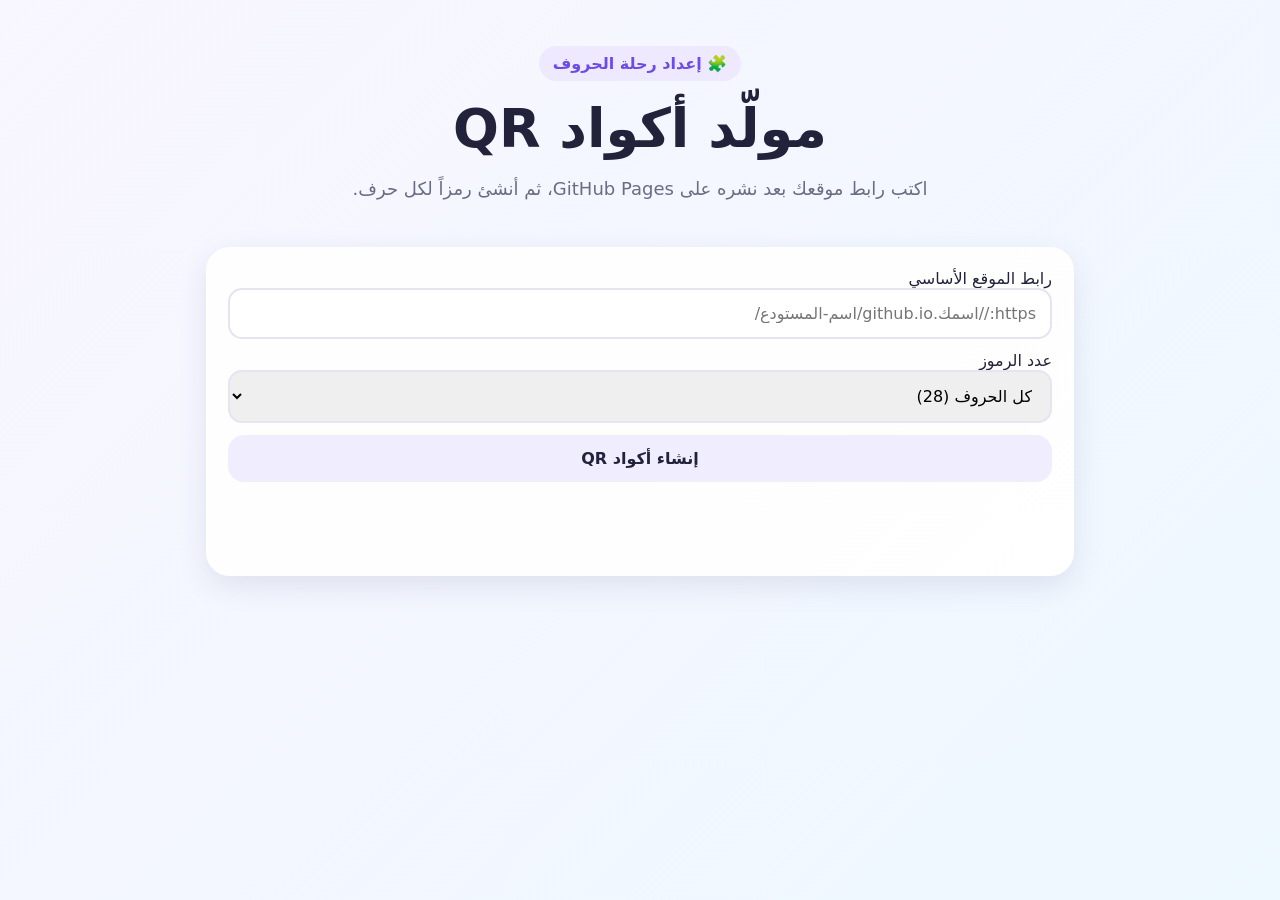
==== qr.html @ 5bf24dbe "Add files via upload" ====
<!doctype html>
<html lang="ar" dir="rtl">
<head>
<meta charset="utf-8"><meta name="viewport" content="width=device-width,initial-scale=1">
<title>مولّد QR - رحلة الحروف</title>
<link rel="stylesheet" href="style.css">
<style>
.qr-page{max-width:900px;margin:auto;padding:24px 16px}
.controls{display:grid;gap:12px}
input,select{width:100%;padding:14px;border:2px solid #e7e3f3;border-radius:14px;font:inherit}
.qr-grid{display:grid;grid-template-columns:repeat(auto-fit,minmax(220px,1fr));gap:16px;margin-top:20px}
.qr-card{background:#fff;border-radius:20px;padding:18px;text-align:center;box-shadow:0 8px 24px rgba(44,35,90,.08)}
.qr-card img{width:180px;height:180px;max-width:100%}
.qr-card h3{margin:8px 0}.qr-card button{border:0;border-radius:12px;padding:10px 14px;cursor:pointer;font-weight:800}
</style>
</head>
<body>
<div class="qr-page">
<header class="hero"><div class="badge">🧩 إعداد رحلة الحروف</div><h1>مولّد أكواد QR</h1>
<p>اكتب رابط موقعك بعد نشره على GitHub Pages، ثم أنشئ رمزاً لكل حرف.</p></header>
<section class="card controls">
<label>رابط الموقع الأساسي
<input id="base" placeholder="https://اسمك.github.io/اسم-المستودع/" value=""></label>
<label>عدد الرموز
<select id="count"><option value="28">كل الحروف (28)</option><option value="10">أول 10 حروف</option></select></label>
<button class="answer" onclick="generate()">إنشاء أكواد QR</button>
<p id="status" class="feedback"></p>
</section>
<section id="grid" class="qr-grid"></section>
</div>
<script>
const letters=["ا","ب","ت","ث","ج","ح","خ","د","ذ","ر","ز","س","ش","ص","ض","ط","ظ","ع","غ","ف","ق","ك","ل","م","ن","هـ","و","ي"];
function cleanBase(){
 let b=document.getElementById("base").value.trim();
 if(!b) return "";
 if(!b.endsWith("/")) b+="/";
 return b;
}
function generate(){
 const base=cleanBase(), grid=document.getElementById("grid"), status=document.getElementById("status");
 if(!base){status.textContent="أدخل رابط الموقع أولاً.";return}
 grid.innerHTML="";
 const n=Number(document.getElementById("count").value);
 letters.slice(0,n).forEach((l,i)=>{
   const url=base+"?letter="+encodeURIComponent(l);
   const card=document.createElement("div"); card.className="qr-card";
   const img=document.createElement("img"); img.alt="QR لحرف "+l;
   img.src="https://api.qrserver.com/v1/create-qr-code/?size=500x500&data="+encodeURIComponent(url);
   const h=document.createElement("h3"); h.textContent="حرف "+l;
   const small=document.createElement("div"); small.textContent=url; small.style.fontSize="12px";small.style.wordBreak="break-all";small.style.color="#6b6b83";
   const btn=document.createElement("button"); btn.textContent="فتح الرابط"; btn.onclick=()=>window.open(url,"_blank");
   card.append(img,h,small,btn); grid.appendChild(card);
 });
 status.textContent="تم إنشاء الرموز. يمكنك حفظ صورة كل QR من المتصفح.";
}
</script>
</body></html>
---- style.css ----
*{box-sizing:border-box}
:root{
  --bg:#f6f3ff;--card:#fff;--text:#22223b;--muted:#6b6b83;
  --primary:#6c4ce6;--primary2:#8b72f2;--success:#16834b;--danger:#c83e4d;
  --shadow:0 10px 30px rgba(44,35,90,.10);--radius:24px
}
body{
  margin:0;font-family:system-ui,-apple-system,"Segoe UI",Tahoma,Arial,sans-serif;
  background:linear-gradient(135deg,#f8f6ff,#eef8ff);color:var(--text);min-height:100vh
}
.app{width:min(900px,100%);margin:auto;padding:22px 16px 50px}
.hero{text-align:center;padding:22px 8px 12px}
.badge{display:inline-block;background:#eee9ff;color:var(--primary);font-weight:800;padding:8px 14px;border-radius:999px}
h1{font-size:clamp(30px,7vw,54px);margin:16px 0 8px}
.hero p{color:var(--muted);font-size:18px}
.card{background:rgba(255,255,255,.94);border-radius:var(--radius);box-shadow:var(--shadow);padding:22px;margin-top:18px}
.letter-card{display:flex;align-items:center;gap:20px}
.letter-circle{
  width:130px;height:130px;min-width:130px;border-radius:50%;
  display:grid;place-items:center;background:linear-gradient(145deg,var(--primary),var(--primary2));
  color:#fff;font-size:76px;font-weight:900
}
.small{color:var(--primary);font-weight:800}.content h2{margin:7px 0;font-size:28px}.content p{color:var(--muted);line-height:1.8}
.challenge h2,.section-head h2{margin-top:0}.challenge>p{font-size:19px;line-height:1.8}
.answers{display:grid;grid-template-columns:repeat(2,1fr);gap:10px}
.answer,.letter-btn{
  border:0;cursor:pointer;font:inherit;font-weight:800;border-radius:16px;padding:14px;
  transition:.15s;touch-action:manipulation
}
.answer{background:#f0edff;color:var(--text)}.answer:hover,.letter-btn:hover{transform:translateY(-2px)}
.answer.correct{background:#dcf7e8;color:var(--success)}.answer.wrong{background:#ffe2e5;color:var(--danger)}
.feedback{font-weight:800;min-height:28px}
.section-head{display:flex;align-items:center;justify-content:space-between}
#progress{background:#eee9ff;color:var(--primary);padding:7px 12px;border-radius:999px;font-weight:800}
.letters-grid{display:grid;grid-template-columns:repeat(7,1fr);gap:8px;margin-top:16px}
.letter-btn{background:#f6f4fb;color:var(--text);font-size:24px;min-height:54px}
.letter-btn.done{background:#dcf7e8;color:var(--success)}
.letter-btn.active{background:var(--primary);color:white}
.admin-link a{display:inline-block;background:var(--primary);color:#fff;text-decoration:none;padding:13px 18px;border-radius:14px;font-weight:800}
@media(max-width:600px){
 .letter-card{flex-direction:column;text-align:center}.letter-circle{width:110px;height:110px;min-width:110px;font-size:64px}
 .answers{grid-template-columns:1fr}.letters-grid{grid-template-columns:repeat(4,1fr)}
}
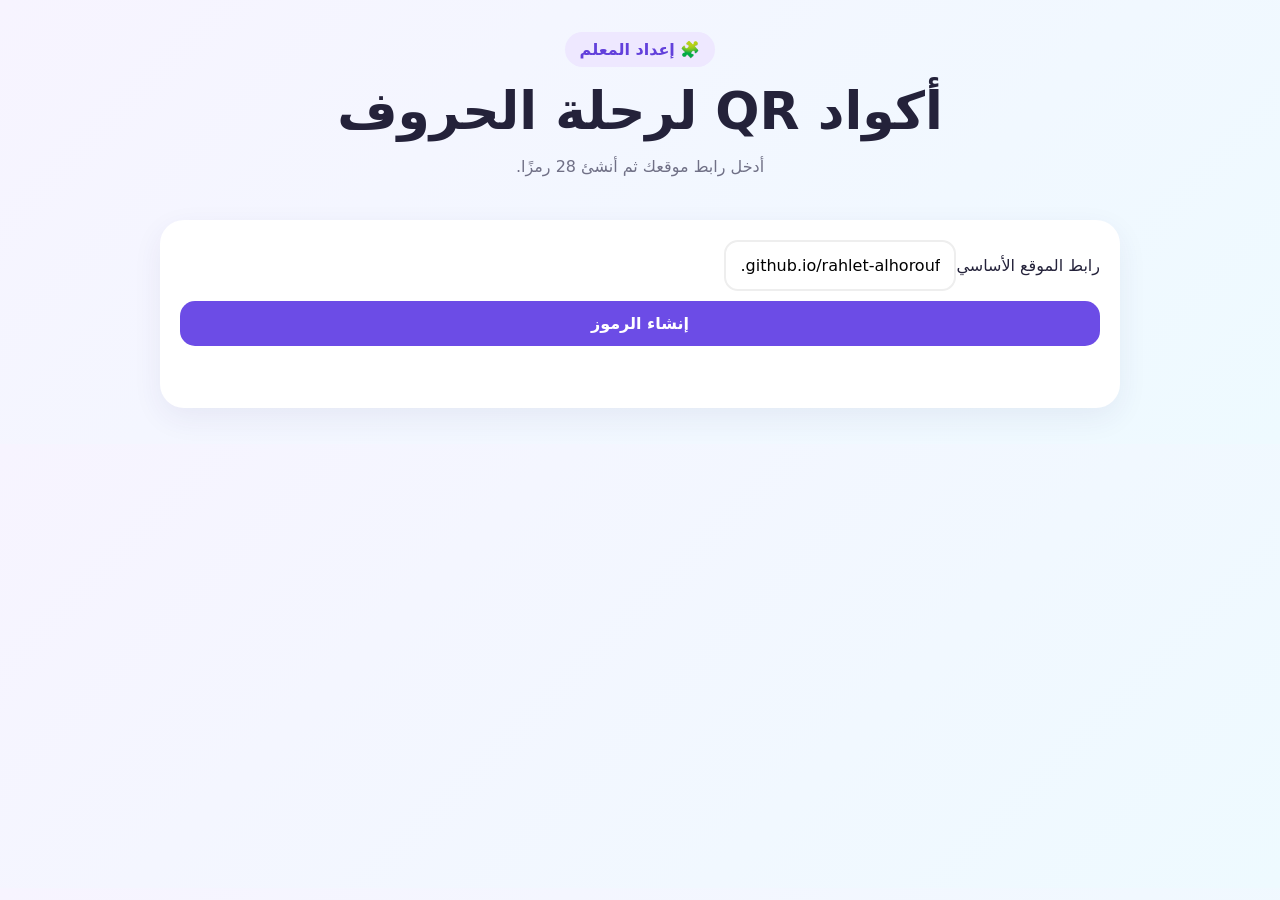
==== commit bd00d27e: "Add files via upload" ====
--- a/qr.html
+++ b/qr.html
@@ -1,57 +1,10 @@
 <!doctype html>
-<html lang="ar" dir="rtl">
-<head>
-<meta charset="utf-8"><meta name="viewport" content="width=device-width,initial-scale=1">
-<title>مولّد QR - رحلة الحروف</title>
-<link rel="stylesheet" href="style.css">
-<style>
-.qr-page{max-width:900px;margin:auto;padding:24px 16px}
-.controls{display:grid;gap:12px}
-input,select{width:100%;padding:14px;border:2px solid #e7e3f3;border-radius:14px;font:inherit}
-.qr-grid{display:grid;grid-template-columns:repeat(auto-fit,minmax(220px,1fr));gap:16px;margin-top:20px}
-.qr-card{background:#fff;border-radius:20px;padding:18px;text-align:center;box-shadow:0 8px 24px rgba(44,35,90,.08)}
-.qr-card img{width:180px;height:180px;max-width:100%}
-.qr-card h3{margin:8px 0}.qr-card button{border:0;border-radius:12px;padding:10px 14px;cursor:pointer;font-weight:800}
-</style>
-</head>
-<body>
-<div class="qr-page">
-<header class="hero"><div class="badge">🧩 إعداد رحلة الحروف</div><h1>مولّد أكواد QR</h1>
-<p>اكتب رابط موقعك بعد نشره على GitHub Pages، ثم أنشئ رمزاً لكل حرف.</p></header>
-<section class="card controls">
-<label>رابط الموقع الأساسي
-<input id="base" placeholder="https://اسمك.github.io/اسم-المستودع/" value=""></label>
-<label>عدد الرموز
-<select id="count"><option value="28">كل الحروف (28)</option><option value="10">أول 10 حروف</option></select></label>
-<button class="answer" onclick="generate()">إنشاء أكواد QR</button>
-<p id="status" class="feedback"></p>
-</section>
-<section id="grid" class="qr-grid"></section>
-</div>
+<html lang="ar" dir="rtl"><head><meta charset="utf-8"><meta name="viewport" content="width=device-width,initial-scale=1">
+<title>أكواد QR - رحلة الحروف</title><link rel="stylesheet" href="style.css">
+<style>.qrpage{max-width:1000px;margin:auto;padding:20px}.controls{display:grid;gap:10px}input{padding:14px;border:2px solid #eee;border-radius:14px;font:inherit}.qrgrid{display:grid;grid-template-columns:repeat(4,1fr);gap:12px;margin-top:16px}.qrcard{text-align:center;border:1px solid #ddd;padding:12px;border-radius:16px}.qrcard img{width:160px;max-width:100%}@media(max-width:700px){.qrgrid{grid-template-columns:repeat(2,1fr)}}</style>
+</head><body><div class="qrpage"><div class="hero"><div class="badge">🧩 إعداد المعلم</div><h1>أكواد QR لرحلة الحروف</h1><p>أدخل رابط موقعك ثم أنشئ 28 رمزًا.</p></div>
+<section class="card controls"><label>رابط الموقع الأساسي<input id="base" value="https://bilalslimani166-dotcom.github.io/rahlet-alhorouf/"></label><button class="primary" onclick="makeQR()">إنشاء الرموز</button><p id="msg"></p></section><section id="grid" class="qrgrid"></section></div>
 <script>
-const letters=["ا","ب","ت","ث","ج","ح","خ","د","ذ","ر","ز","س","ش","ص","ض","ط","ظ","ع","غ","ف","ق","ك","ل","م","ن","هـ","و","ي"];
-function cleanBase(){
- let b=document.getElementById("base").value.trim();
- if(!b) return "";
- if(!b.endsWith("/")) b+="/";
- return b;
-}
-function generate(){
- const base=cleanBase(), grid=document.getElementById("grid"), status=document.getElementById("status");
- if(!base){status.textContent="أدخل رابط الموقع أولاً.";return}
- grid.innerHTML="";
- const n=Number(document.getElementById("count").value);
- letters.slice(0,n).forEach((l,i)=>{
-   const url=base+"?letter="+encodeURIComponent(l);
-   const card=document.createElement("div"); card.className="qr-card";
-   const img=document.createElement("img"); img.alt="QR لحرف "+l;
-   img.src="https://api.qrserver.com/v1/create-qr-code/?size=500x500&data="+encodeURIComponent(url);
-   const h=document.createElement("h3"); h.textContent="حرف "+l;
-   const small=document.createElement("div"); small.textContent=url; small.style.fontSize="12px";small.style.wordBreak="break-all";small.style.color="#6b6b83";
-   const btn=document.createElement("button"); btn.textContent="فتح الرابط"; btn.onclick=()=>window.open(url,"_blank");
-   card.append(img,h,small,btn); grid.appendChild(card);
- });
- status.textContent="تم إنشاء الرموز. يمكنك حفظ صورة كل QR من المتصفح.";
-}
-</script>
-</body></html>
+const L=["ا","ب","ت","ث","ج","ح","خ","د","ذ","ر","ز","س","ش","ص","ض","ط","ظ","ع","غ","ف","ق","ك","ل","م","ن","هـ","و","ي"];
+function makeQR(){let base=document.getElementById("base").value.trim();if(!base.endsWith("/"))base+="/";let g=document.getElementById("grid");g.innerHTML="";
+L.forEach((l,i)=>{let url=base+"?letter="+encodeURIComponent(l),c=document.createElement("div");c.className="qrcard";c.innerHTML=`<h2>حرف ${l}</h2><img src="https://api.qrserver.com/v1/create-qr-code/?size=500x500&data=${encodeURIComponent(url)}"><p>${url}</p>`;g.appendChild(c)});document.getElementById("msg").textContent="تم إنشاء 28 رمزًا.";}</script></body></html>
--- a/style.css
+++ b/style.css
@@ -1,43 +1 @@
-*{box-sizing:border-box}
-:root{
-  --bg:#f6f3ff;--card:#fff;--text:#22223b;--muted:#6b6b83;
-  --primary:#6c4ce6;--primary2:#8b72f2;--success:#16834b;--danger:#c83e4d;
-  --shadow:0 10px 30px rgba(44,35,90,.10);--radius:24px
-}
-body{
-  margin:0;font-family:system-ui,-apple-system,"Segoe UI",Tahoma,Arial,sans-serif;
-  background:linear-gradient(135deg,#f8f6ff,#eef8ff);color:var(--text);min-height:100vh
-}
-.app{width:min(900px,100%);margin:auto;padding:22px 16px 50px}
-.hero{text-align:center;padding:22px 8px 12px}
-.badge{display:inline-block;background:#eee9ff;color:var(--primary);font-weight:800;padding:8px 14px;border-radius:999px}
-h1{font-size:clamp(30px,7vw,54px);margin:16px 0 8px}
-.hero p{color:var(--muted);font-size:18px}
-.card{background:rgba(255,255,255,.94);border-radius:var(--radius);box-shadow:var(--shadow);padding:22px;margin-top:18px}
-.letter-card{display:flex;align-items:center;gap:20px}
-.letter-circle{
-  width:130px;height:130px;min-width:130px;border-radius:50%;
-  display:grid;place-items:center;background:linear-gradient(145deg,var(--primary),var(--primary2));
-  color:#fff;font-size:76px;font-weight:900
-}
-.small{color:var(--primary);font-weight:800}.content h2{margin:7px 0;font-size:28px}.content p{color:var(--muted);line-height:1.8}
-.challenge h2,.section-head h2{margin-top:0}.challenge>p{font-size:19px;line-height:1.8}
-.answers{display:grid;grid-template-columns:repeat(2,1fr);gap:10px}
-.answer,.letter-btn{
-  border:0;cursor:pointer;font:inherit;font-weight:800;border-radius:16px;padding:14px;
-  transition:.15s;touch-action:manipulation
-}
-.answer{background:#f0edff;color:var(--text)}.answer:hover,.letter-btn:hover{transform:translateY(-2px)}
-.answer.correct{background:#dcf7e8;color:var(--success)}.answer.wrong{background:#ffe2e5;color:var(--danger)}
-.feedback{font-weight:800;min-height:28px}
-.section-head{display:flex;align-items:center;justify-content:space-between}
-#progress{background:#eee9ff;color:var(--primary);padding:7px 12px;border-radius:999px;font-weight:800}
-.letters-grid{display:grid;grid-template-columns:repeat(7,1fr);gap:8px;margin-top:16px}
-.letter-btn{background:#f6f4fb;color:var(--text);font-size:24px;min-height:54px}
-.letter-btn.done{background:#dcf7e8;color:var(--success)}
-.letter-btn.active{background:var(--primary);color:white}
-.admin-link a{display:inline-block;background:var(--primary);color:#fff;text-decoration:none;padding:13px 18px;border-radius:14px;font-weight:800}
-@media(max-width:600px){
- .letter-card{flex-direction:column;text-align:center}.letter-circle{width:110px;height:110px;min-width:110px;font-size:64px}
- .answers{grid-template-columns:1fr}.letters-grid{grid-template-columns:repeat(4,1fr)}
-}
+*{box-sizing:border-box}body{margin:0;background:linear-gradient(135deg,#f7f4ff,#eefaff);color:#24223a;font-family:system-ui,-apple-system,"Segoe UI",Tahoma,Arial,sans-serif}.app{max-width:900px;margin:auto;padding:18px 14px 50px}.hero{text-align:center;padding:12px 8px}.badge{display:inline-block;padding:8px 15px;background:#eee8ff;color:#6240db;border-radius:999px;font-weight:800}.hero h1{font-size:clamp(30px,7vw,52px);margin:14px 0 6px}.hero p{color:#707086}.card{background:#fff;border-radius:24px;padding:20px;margin-top:16px;box-shadow:0 10px 30px #35286b12}.progress-card>div:first-child,.title-row,.station-top{display:flex;align-items:center;justify-content:space-between;gap:12px}.progress-card span,.hint{color:#6c4ce6;font-weight:800}.bar{height:12px;background:#eeeaf7;border-radius:99px;overflow:hidden;margin-top:12px}.bar span{display:block;height:100%;width:0;background:#6c4ce6;border-radius:99px;transition:.4s}.station-top{align-items:center}.station-label{color:#6c4ce6;font-weight:800}.station h2{margin:6px 0;font-size:30px}.big-letter{width:125px;height:125px;min-width:125px;display:grid;place-items:center;border-radius:50%;background:linear-gradient(145deg,#6c4ce6,#9278f4);color:white;font-size:76px;font-weight:900}.letter-image{display:block;width:min(280px,100%);max-height:260px;object-fit:contain;margin:18px auto 5px;border-radius:18px}.description{color:#6e6e82;line-height:1.9}.actions{margin-top:12px}.primary,.secondary,.answer{border:0;border-radius:15px;padding:13px 17px;font:inherit;font-weight:800;cursor:pointer}.primary{background:#6c4ce6;color:#fff}.secondary{background:#eeeaff;color:#5c3ad4}.answers{display:grid;grid-template-columns:repeat(2,1fr);gap:10px;margin-top:14px}.answer{background:#f2efff;color:#30284c}.answer.correct{background:#dff7e8;color:#16834b}.answer.wrong{background:#ffe4e8;color:#bf3548}.feedback{min-height:28px;font-weight:800}.letters-grid{display:grid;grid-template-columns:repeat(7,1fr);gap:8px;margin-top:15px}.letter-btn{border:0;border-radius:14px;padding:13px 5px;background:#f5f3fa;font:inherit;font-size:24px;font-weight:800;cursor:pointer}.letter-btn.active{background:#6c4ce6;color:#fff}.letter-btn.done{background:#dff7e8;color:#16834b}.link-btn{display:inline-block;text-decoration:none;margin-top:8px}.certificate{text-align:center}.trophy{font-size:60px}@media(max-width:600px){.big-letter{width:95px;height:95px;min-width:95px;font-size:58px}.station h2{font-size:25px}.letters-grid{grid-template-columns:repeat(4,1fr)}.answers{grid-template-columns:1fr}}@media print{body{background:#fff}.teacher,.challenge,.progress-card,.letters-grid{display:none}.card{box-shadow:none}.certificate{display:block!important}}
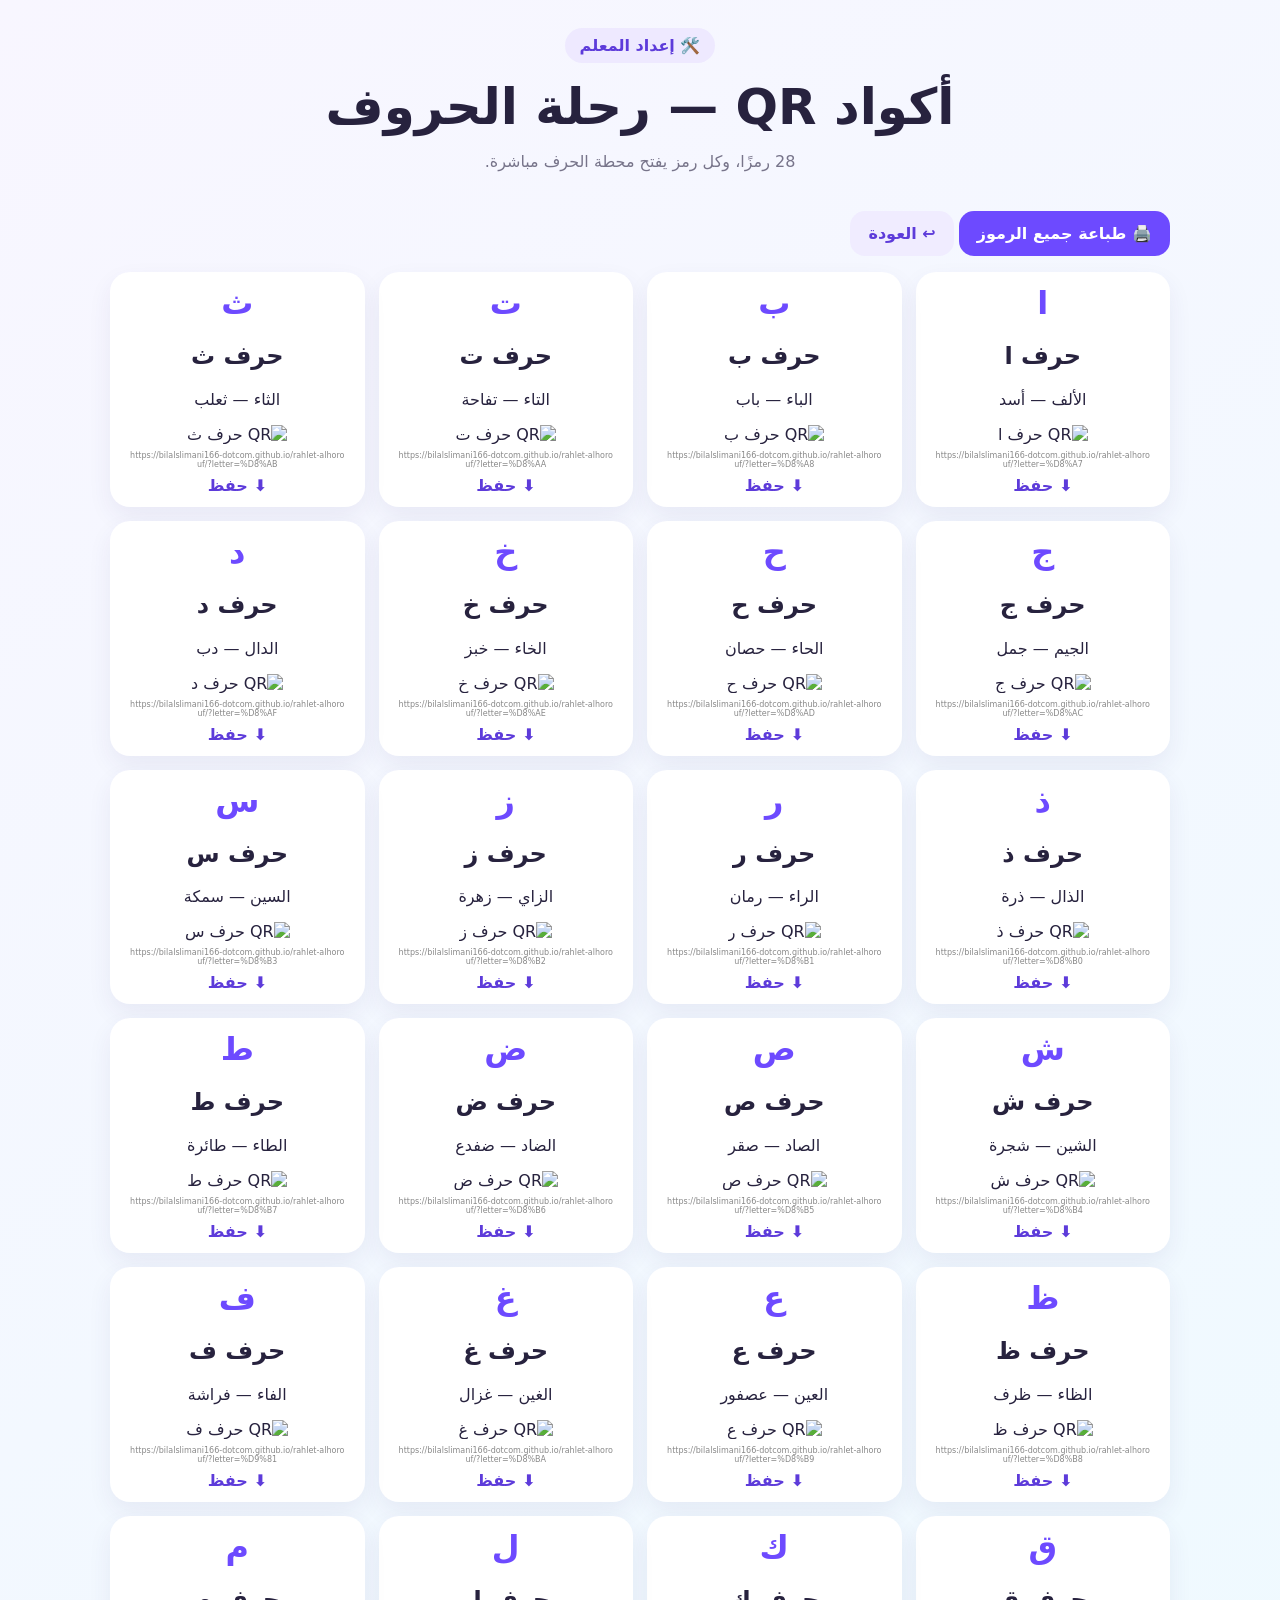
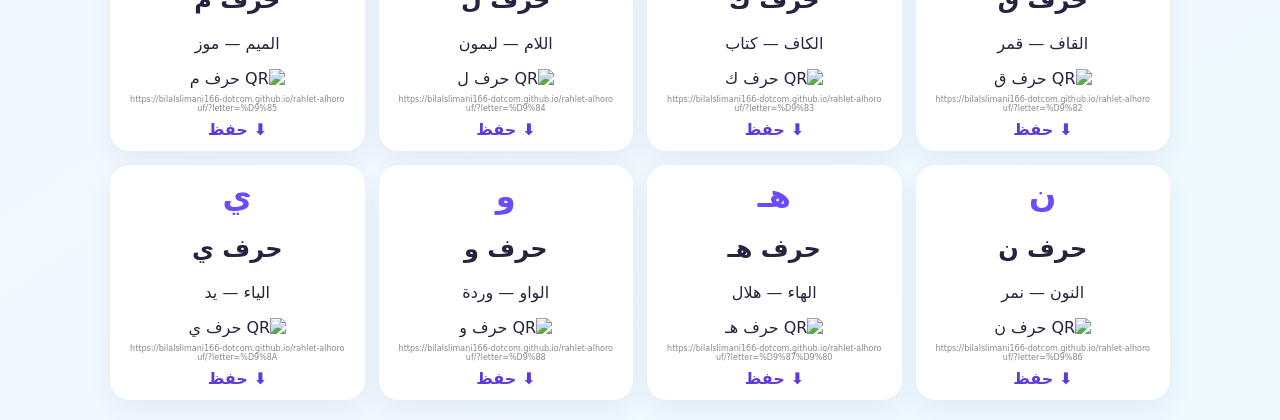
==== commit 076f46a7: "Add files via upload" ====
--- a/qr.html
+++ b/qr.html
@@ -1,10 +1 @@
-<!doctype html>
-<html lang="ar" dir="rtl"><head><meta charset="utf-8"><meta name="viewport" content="width=device-width,initial-scale=1">
-<title>أكواد QR - رحلة الحروف</title><link rel="stylesheet" href="style.css">
-<style>.qrpage{max-width:1000px;margin:auto;padding:20px}.controls{display:grid;gap:10px}input{padding:14px;border:2px solid #eee;border-radius:14px;font:inherit}.qrgrid{display:grid;grid-template-columns:repeat(4,1fr);gap:12px;margin-top:16px}.qrcard{text-align:center;border:1px solid #ddd;padding:12px;border-radius:16px}.qrcard img{width:160px;max-width:100%}@media(max-width:700px){.qrgrid{grid-template-columns:repeat(2,1fr)}}</style>
-</head><body><div class="qrpage"><div class="hero"><div class="badge">🧩 إعداد المعلم</div><h1>أكواد QR لرحلة الحروف</h1><p>أدخل رابط موقعك ثم أنشئ 28 رمزًا.</p></div>
-<section class="card controls"><label>رابط الموقع الأساسي<input id="base" value="https://bilalslimani166-dotcom.github.io/rahlet-alhorouf/"></label><button class="primary" onclick="makeQR()">إنشاء الرموز</button><p id="msg"></p></section><section id="grid" class="qrgrid"></section></div>
-<script>
-const L=["ا","ب","ت","ث","ج","ح","خ","د","ذ","ر","ز","س","ش","ص","ض","ط","ظ","ع","غ","ف","ق","ك","ل","م","ن","هـ","و","ي"];
-function makeQR(){let base=document.getElementById("base").value.trim();if(!base.endsWith("/"))base+="/";let g=document.getElementById("grid");g.innerHTML="";
-L.forEach((l,i)=>{let url=base+"?letter="+encodeURIComponent(l),c=document.createElement("div");c.className="qrcard";c.innerHTML=`<h2>حرف ${l}</h2><img src="https://api.qrserver.com/v1/create-qr-code/?size=500x500&data=${encodeURIComponent(url)}"><p>${url}</p>`;g.appendChild(c)});document.getElementById("msg").textContent="تم إنشاء 28 رمزًا.";}</script></body></html>+<!doctype html><html lang="ar" dir="rtl"><head><meta charset="utf-8"><meta name="viewport" content="width=device-width,initial-scale=1"><title>أكواد QR | رحلة الحروف</title><link rel="stylesheet" href="style.css"><style>.qrpage{max-width:1100px;margin:auto;padding:20px}.qrgrid{display:grid;grid-template-columns:repeat(4,1fr);gap:14px}.qr-card{background:#fff;border-radius:20px;padding:12px;text-align:center;box-shadow:0 10px 25px #32246b12;break-inside:avoid}.qr-card img{width:170px;height:170px;max-width:100%}.qr-card small{display:block;font-size:8px;word-break:break-all;color:#888;margin:7px}.qr-card a{color:#5d3bda;font-weight:900;text-decoration:none}.ql{font-size:32px;font-weight:900;color:#6d4aff}@media(max-width:800px){.qrgrid{grid-template-columns:repeat(2,1fr)}}@media(max-width:450px){.qrgrid{grid-template-columns:1fr}}@media print{.qrpage{padding:0}.qrgrid{grid-template-columns:repeat(3,1fr);gap:8px}.qr-card{box-shadow:none;border:1px solid #ddd;padding:7px}.qr-card img{width:120px;height:120px}}</style></head><body><main class="qrpage"><header class="hero"><div class="brand">🛠️ إعداد المعلم</div><h1>أكواد QR — رحلة الحروف</h1><p>28 رمزًا، وكل رمز يفتح محطة الحرف مباشرة.</p></header><p><button class="next-btn" onclick="print()">🖨️ طباعة جميع الرموز</button> <a class="teacher-btn" href="index.html">↩️ العودة</a></p><section class="qrgrid"><article class="qr-card"><div class="ql">ا</div><h2>حرف ا</h2><p>الألف — أسد</p><img src="qr/01-ا.png" alt="QR حرف ا"><small>https://bilalslimani166-dotcom.github.io/rahlet-alhorouf/?letter=%D8%A7</small><a href="qr/01-ا.png" download>⬇️ حفظ</a></article><article class="qr-card"><div class="ql">ب</div><h2>حرف ب</h2><p>الباء — باب</p><img src="qr/02-ب.png" alt="QR حرف ب"><small>https://bilalslimani166-dotcom.github.io/rahlet-alhorouf/?letter=%D8%A8</small><a href="qr/02-ب.png" download>⬇️ حفظ</a></article><article class="qr-card"><div class="ql">ت</div><h2>حرف ت</h2><p>التاء — تفاحة</p><img src="qr/03-ت.png" alt="QR حرف ت"><small>https://bilalslimani166-dotcom.github.io/rahlet-alhorouf/?letter=%D8%AA</small><a href="qr/03-ت.png" download>⬇️ حفظ</a></article><article class="qr-card"><div class="ql">ث</div><h2>حرف ث</h2><p>الثاء — ثعلب</p><img src="qr/04-ث.png" alt="QR حرف ث"><small>https://bilalslimani166-dotcom.github.io/rahlet-alhorouf/?letter=%D8%AB</small><a href="qr/04-ث.png" download>⬇️ حفظ</a></article><article class="qr-card"><div class="ql">ج</div><h2>حرف ج</h2><p>الجيم — جمل</p><img src="qr/05-ج.png" alt="QR حرف ج"><small>https://bilalslimani166-dotcom.github.io/rahlet-alhorouf/?letter=%D8%AC</small><a href="qr/05-ج.png" download>⬇️ حفظ</a></article><article class="qr-card"><div class="ql">ح</div><h2>حرف ح</h2><p>الحاء — حصان</p><img src="qr/06-ح.png" alt="QR حرف ح"><small>https://bilalslimani166-dotcom.github.io/rahlet-alhorouf/?letter=%D8%AD</small><a href="qr/06-ح.png" download>⬇️ حفظ</a></article><article class="qr-card"><div class="ql">خ</div><h2>حرف خ</h2><p>الخاء — خبز</p><img src="qr/07-خ.png" alt="QR حرف خ"><small>https://bilalslimani166-dotcom.github.io/rahlet-alhorouf/?letter=%D8%AE</small><a href="qr/07-خ.png" download>⬇️ حفظ</a></article><article class="qr-card"><div class="ql">د</div><h2>حرف د</h2><p>الدال — دب</p><img src="qr/08-د.png" alt="QR حرف د"><small>https://bilalslimani166-dotcom.github.io/rahlet-alhorouf/?letter=%D8%AF</small><a href="qr/08-د.png" download>⬇️ حفظ</a></article><article class="qr-card"><div class="ql">ذ</div><h2>حرف ذ</h2><p>الذال — ذرة</p><img src="qr/09-ذ.png" alt="QR حرف ذ"><small>https://bilalslimani166-dotcom.github.io/rahlet-alhorouf/?letter=%D8%B0</small><a href="qr/09-ذ.png" download>⬇️ حفظ</a></article><article class="qr-card"><div class="ql">ر</div><h2>حرف ر</h2><p>الراء — رمان</p><img src="qr/10-ر.png" alt="QR حرف ر"><small>https://bilalslimani166-dotcom.github.io/rahlet-alhorouf/?letter=%D8%B1</small><a href="qr/10-ر.png" download>⬇️ حفظ</a></article><article class="qr-card"><div class="ql">ز</div><h2>حرف ز</h2><p>الزاي — زهرة</p><img src="qr/11-ز.png" alt="QR حرف ز"><small>https://bilalslimani166-dotcom.github.io/rahlet-alhorouf/?letter=%D8%B2</small><a href="qr/11-ز.png" download>⬇️ حفظ</a></article><article class="qr-card"><div class="ql">س</div><h2>حرف س</h2><p>السين — سمكة</p><img src="qr/12-س.png" alt="QR حرف س"><small>https://bilalslimani166-dotcom.github.io/rahlet-alhorouf/?letter=%D8%B3</small><a href="qr/12-س.png" download>⬇️ حفظ</a></article><article class="qr-card"><div class="ql">ش</div><h2>حرف ش</h2><p>الشين — شجرة</p><img src="qr/13-ش.png" alt="QR حرف ش"><small>https://bilalslimani166-dotcom.github.io/rahlet-alhorouf/?letter=%D8%B4</small><a href="qr/13-ش.png" download>⬇️ حفظ</a></article><article class="qr-card"><div class="ql">ص</div><h2>حرف ص</h2><p>الصاد — صقر</p><img src="qr/14-ص.png" alt="QR حرف ص"><small>https://bilalslimani166-dotcom.github.io/rahlet-alhorouf/?letter=%D8%B5</small><a href="qr/14-ص.png" download>⬇️ حفظ</a></article><article class="qr-card"><div class="ql">ض</div><h2>حرف ض</h2><p>الضاد — ضفدع</p><img src="qr/15-ض.png" alt="QR حرف ض"><small>https://bilalslimani166-dotcom.github.io/rahlet-alhorouf/?letter=%D8%B6</small><a href="qr/15-ض.png" download>⬇️ حفظ</a></article><article class="qr-card"><div class="ql">ط</div><h2>حرف ط</h2><p>الطاء — طائرة</p><img src="qr/16-ط.png" alt="QR حرف ط"><small>https://bilalslimani166-dotcom.github.io/rahlet-alhorouf/?letter=%D8%B7</small><a href="qr/16-ط.png" download>⬇️ حفظ</a></article><article class="qr-card"><div class="ql">ظ</div><h2>حرف ظ</h2><p>الظاء — ظرف</p><img src="qr/17-ظ.png" alt="QR حرف ظ"><small>https://bilalslimani166-dotcom.github.io/rahlet-alhorouf/?letter=%D8%B8</small><a href="qr/17-ظ.png" download>⬇️ حفظ</a></article><article class="qr-card"><div class="ql">ع</div><h2>حرف ع</h2><p>العين — عصفور</p><img src="qr/18-ع.png" alt="QR حرف ع"><small>https://bilalslimani166-dotcom.github.io/rahlet-alhorouf/?letter=%D8%B9</small><a href="qr/18-ع.png" download>⬇️ حفظ</a></article><article class="qr-card"><div class="ql">غ</div><h2>حرف غ</h2><p>الغين — غزال</p><img src="qr/19-غ.png" alt="QR حرف غ"><small>https://bilalslimani166-dotcom.github.io/rahlet-alhorouf/?letter=%D8%BA</small><a href="qr/19-غ.png" download>⬇️ حفظ</a></article><article class="qr-card"><div class="ql">ف</div><h2>حرف ف</h2><p>الفاء — فراشة</p><img src="qr/20-ف.png" alt="QR حرف ف"><small>https://bilalslimani166-dotcom.github.io/rahlet-alhorouf/?letter=%D9%81</small><a href="qr/20-ف.png" download>⬇️ حفظ</a></article><article class="qr-card"><div class="ql">ق</div><h2>حرف ق</h2><p>القاف — قمر</p><img src="qr/21-ق.png" alt="QR حرف ق"><small>https://bilalslimani166-dotcom.github.io/rahlet-alhorouf/?letter=%D9%82</small><a href="qr/21-ق.png" download>⬇️ حفظ</a></article><article class="qr-card"><div class="ql">ك</div><h2>حرف ك</h2><p>الكاف — كتاب</p><img src="qr/22-ك.png" alt="QR حرف ك"><small>https://bilalslimani166-dotcom.github.io/rahlet-alhorouf/?letter=%D9%83</small><a href="qr/22-ك.png" download>⬇️ حفظ</a></article><article class="qr-card"><div class="ql">ل</div><h2>حرف ل</h2><p>اللام — ليمون</p><img src="qr/23-ل.png" alt="QR حرف ل"><small>https://bilalslimani166-dotcom.github.io/rahlet-alhorouf/?letter=%D9%84</small><a href="qr/23-ل.png" download>⬇️ حفظ</a></article><article class="qr-card"><div class="ql">م</div><h2>حرف م</h2><p>الميم — موز</p><img src="qr/24-م.png" alt="QR حرف م"><small>https://bilalslimani166-dotcom.github.io/rahlet-alhorouf/?letter=%D9%85</small><a href="qr/24-م.png" download>⬇️ حفظ</a></article><article class="qr-card"><div class="ql">ن</div><h2>حرف ن</h2><p>النون — نمر</p><img src="qr/25-ن.png" alt="QR حرف ن"><small>https://bilalslimani166-dotcom.github.io/rahlet-alhorouf/?letter=%D9%86</small><a href="qr/25-ن.png" download>⬇️ حفظ</a></article><article class="qr-card"><div class="ql">هـ</div><h2>حرف هـ</h2><p>الهاء — هلال</p><img src="qr/26-هـ.png" alt="QR حرف هـ"><small>https://bilalslimani166-dotcom.github.io/rahlet-alhorouf/?letter=%D9%87%D9%80</small><a href="qr/26-هـ.png" download>⬇️ حفظ</a></article><article class="qr-card"><div class="ql">و</div><h2>حرف و</h2><p>الواو — وردة</p><img src="qr/27-و.png" alt="QR حرف و"><small>https://bilalslimani166-dotcom.github.io/rahlet-alhorouf/?letter=%D9%88</small><a href="qr/27-و.png" download>⬇️ حفظ</a></article><article class="qr-card"><div class="ql">ي</div><h2>حرف ي</h2><p>الياء — يد</p><img src="qr/28-ي.png" alt="QR حرف ي"><small>https://bilalslimani166-dotcom.github.io/rahlet-alhorouf/?letter=%D9%8A</small><a href="qr/28-ي.png" download>⬇️ حفظ</a></article></section></main></body></html>
--- a/style.css
+++ b/style.css
@@ -1 +1,6 @@
-*{box-sizing:border-box}body{margin:0;background:linear-gradient(135deg,#f7f4ff,#eefaff);color:#24223a;font-family:system-ui,-apple-system,"Segoe UI",Tahoma,Arial,sans-serif}.app{max-width:900px;margin:auto;padding:18px 14px 50px}.hero{text-align:center;padding:12px 8px}.badge{display:inline-block;padding:8px 15px;background:#eee8ff;color:#6240db;border-radius:999px;font-weight:800}.hero h1{font-size:clamp(30px,7vw,52px);margin:14px 0 6px}.hero p{color:#707086}.card{background:#fff;border-radius:24px;padding:20px;margin-top:16px;box-shadow:0 10px 30px #35286b12}.progress-card>div:first-child,.title-row,.station-top{display:flex;align-items:center;justify-content:space-between;gap:12px}.progress-card span,.hint{color:#6c4ce6;font-weight:800}.bar{height:12px;background:#eeeaf7;border-radius:99px;overflow:hidden;margin-top:12px}.bar span{display:block;height:100%;width:0;background:#6c4ce6;border-radius:99px;transition:.4s}.station-top{align-items:center}.station-label{color:#6c4ce6;font-weight:800}.station h2{margin:6px 0;font-size:30px}.big-letter{width:125px;height:125px;min-width:125px;display:grid;place-items:center;border-radius:50%;background:linear-gradient(145deg,#6c4ce6,#9278f4);color:white;font-size:76px;font-weight:900}.letter-image{display:block;width:min(280px,100%);max-height:260px;object-fit:contain;margin:18px auto 5px;border-radius:18px}.description{color:#6e6e82;line-height:1.9}.actions{margin-top:12px}.primary,.secondary,.answer{border:0;border-radius:15px;padding:13px 17px;font:inherit;font-weight:800;cursor:pointer}.primary{background:#6c4ce6;color:#fff}.secondary{background:#eeeaff;color:#5c3ad4}.answers{display:grid;grid-template-columns:repeat(2,1fr);gap:10px;margin-top:14px}.answer{background:#f2efff;color:#30284c}.answer.correct{background:#dff7e8;color:#16834b}.answer.wrong{background:#ffe4e8;color:#bf3548}.feedback{min-height:28px;font-weight:800}.letters-grid{display:grid;grid-template-columns:repeat(7,1fr);gap:8px;margin-top:15px}.letter-btn{border:0;border-radius:14px;padding:13px 5px;background:#f5f3fa;font:inherit;font-size:24px;font-weight:800;cursor:pointer}.letter-btn.active{background:#6c4ce6;color:#fff}.letter-btn.done{background:#dff7e8;color:#16834b}.link-btn{display:inline-block;text-decoration:none;margin-top:8px}.certificate{text-align:center}.trophy{font-size:60px}@media(max-width:600px){.big-letter{width:95px;height:95px;min-width:95px;font-size:58px}.station h2{font-size:25px}.letters-grid{grid-template-columns:repeat(4,1fr)}.answers{grid-template-columns:1fr}}@media print{body{background:#fff}.teacher,.challenge,.progress-card,.letters-grid{display:none}.card{box-shadow:none}.certificate{display:block!important}}+*{box-sizing:border-box}:root{--p:#6d4aff;--p2:#9278ff;--ink:#27223e;--muted:#77748a;--good:#1d9660}
+body{margin:0;background:linear-gradient(145deg,#f8f6ff,#eefaff);font-family:system-ui,-apple-system,"Segoe UI",Tahoma,Arial,sans-serif;color:var(--ink)}
+.app{max-width:900px;margin:auto;padding:18px 14px 50px}.hero{text-align:center;padding:8px}.brand{display:inline-block;background:#eee9ff;color:#5d3bda;border-radius:999px;padding:8px 15px;font-weight:900}.hero h1{font-size:clamp(30px,7vw,50px);margin:15px 0 7px}.hero p{color:var(--muted)}
+.card{background:#fff;border-radius:24px;padding:20px;margin-top:15px;box-shadow:0 14px 35px #32246b14}.progress-head,.score-row,.section-title,.station-head{display:flex;justify-content:space-between;align-items:center;gap:12px}.progress-head span{color:var(--p);font-weight:900}.progress{height:12px;background:#eeeaf7;border-radius:99px;overflow:hidden;margin:12px 0}.progress i{display:block;width:0;height:100%;background:linear-gradient(90deg,var(--p),var(--p2));transition:.4s}.score-row{color:var(--muted);font-size:14px}.score-row b{color:var(--p)}button{font:inherit}.score-row button{border:0;background:none;color:var(--muted);text-decoration:underline;cursor:pointer}.eyebrow{color:var(--p);font-weight:900}.station-head h2{font-size:32px;margin:5px 0}.station-head p,.word-showcase span,.word-showcase small{color:var(--muted);display:block}.letter-orb{width:125px;height:125px;min-width:125px;border-radius:50%;display:grid;place-items:center;background:linear-gradient(145deg,var(--p),var(--p2));color:#fff;font-size:76px;font-weight:950}.word-showcase{display:flex;align-items:center;gap:16px;margin:18px 0;padding:15px;border-radius:20px;background:#f7f5ff}.word-emoji{font-size:55px}.word-showcase strong{font-size:27px;display:block}.sound-btn,.next-btn,.teacher-btn{border:0;border-radius:15px;padding:13px 18px;font-weight:900;cursor:pointer}.sound-btn{background:#eeeaff;color:#5836d3}.section-title h2{margin:0;font-size:22px}.section-title span{color:var(--p);font-weight:900}.section-title .good{color:var(--good)}.question{font-size:18px;font-weight:800}.answers{display:grid;grid-template-columns:repeat(2,1fr);gap:10px}.answer{border:0;background:#f3f0ff;color:#342a55;border-radius:15px;padding:14px;font-weight:800;cursor:pointer}.answer.correct{background:#e3f8ed;color:var(--good)}.answer.wrong{background:#ffe8ed;color:#c43b50}.feedback{min-height:28px;font-weight:900}.next-btn{background:var(--p);color:#fff}.letters-grid{display:grid;grid-template-columns:repeat(7,1fr);gap:8px;margin-top:15px}.letter-btn{border:0;background:#f6f4fa;border-radius:14px;padding:12px 4px;font-size:23px;font-weight:900;cursor:pointer}.letter-btn.active{background:var(--p);color:#fff}.letter-btn.done{background:#e3f8ed;color:var(--good)}.finish-card{text-align:center;border:2px solid #d9f3e4}.trophy{font-size:64px}.teacher{display:flex;justify-content:space-between;align-items:center;gap:15px}.teacher p{color:var(--muted)}.teacher-btn{background:#f0ecff;color:#5d3bda;text-decoration:none;white-space:nowrap}footer{text-align:center;color:#8b879b;padding:25px 0}
+@media(max-width:600px){.card{padding:17px}.letter-orb{width:95px;height:95px;min-width:95px;font-size:58px}.station-head h2{font-size:27px}.letters-grid{grid-template-columns:repeat(4,1fr)}.answers{grid-template-columns:1fr}.teacher{display:block}.teacher-btn{display:inline-block;margin-top:8px}}
+@media print{body{background:#fff}.hero,.progress-head,.score-row,.teacher,.answers,.question,.letters-grid,footer{display:none!important}.finish-card{display:block!important;box-shadow:none;border:0;margin-top:30vh}}
